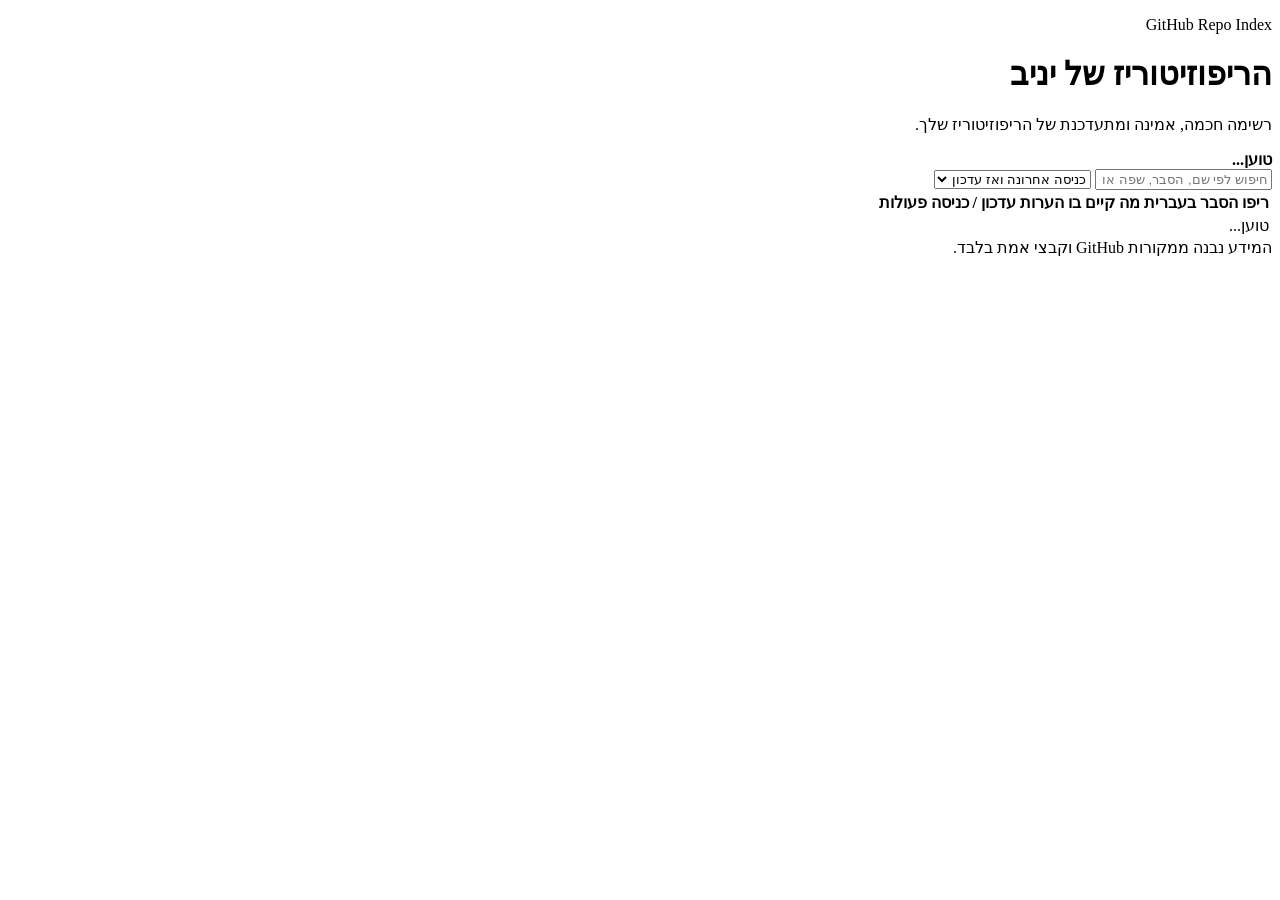
==== index.html @ 094f76d7 "Create site HTML" ====
<!doctype html>
<html lang="he" dir="rtl">
<head>
  <meta charset="utf-8">
  <meta name="viewport" content="width=device-width,initial-scale=1">
  <title>הריפוזיטוריז של יניב</title>
  <link rel="stylesheet" href="style.css">
</head>
<body>
<header class="top">
  <div>
    <p class="eyebrow">GitHub Repo Index</p>
    <h1>הריפוזיטוריז של יניב</h1>
    <p>רשימה חכמה, אמינה ומתעדכנת של הריפוזיטוריז שלך.</p>
  </div>
  <aside class="card">
    <b id="count">טוען...</b>
    <span id="updated"></span>
  </aside>
</header>
<main>
  <section class="controls">
    <input id="q" placeholder="חיפוש לפי שם, הסבר, שפה או הערות">
    <select id="sort">
      <option value="visit">כניסה אחרונה ואז עדכון</option>
      <option value="pushed">עדכון אחרון</option>
      <option value="name">שם</option>
    </select>
  </section>
  <section id="privacy" class="notice" hidden></section>
  <section class="tableWrap">
    <table>
      <thead><tr><th>ריפו</th><th>הסבר בעברית</th><th>מה קיים בו</th><th>הערות</th><th>עדכון / כניסה</th><th>פעולות</th></tr></thead>
      <tbody id="rows"><tr><td colspan="6">טוען...</td></tr></tbody>
    </table>
  </section>
</main>
<footer>המידע נבנה ממקורות GitHub וקבצי אמת בלבד.</footer>
<script src="app.js"></script>
</body>
</html>
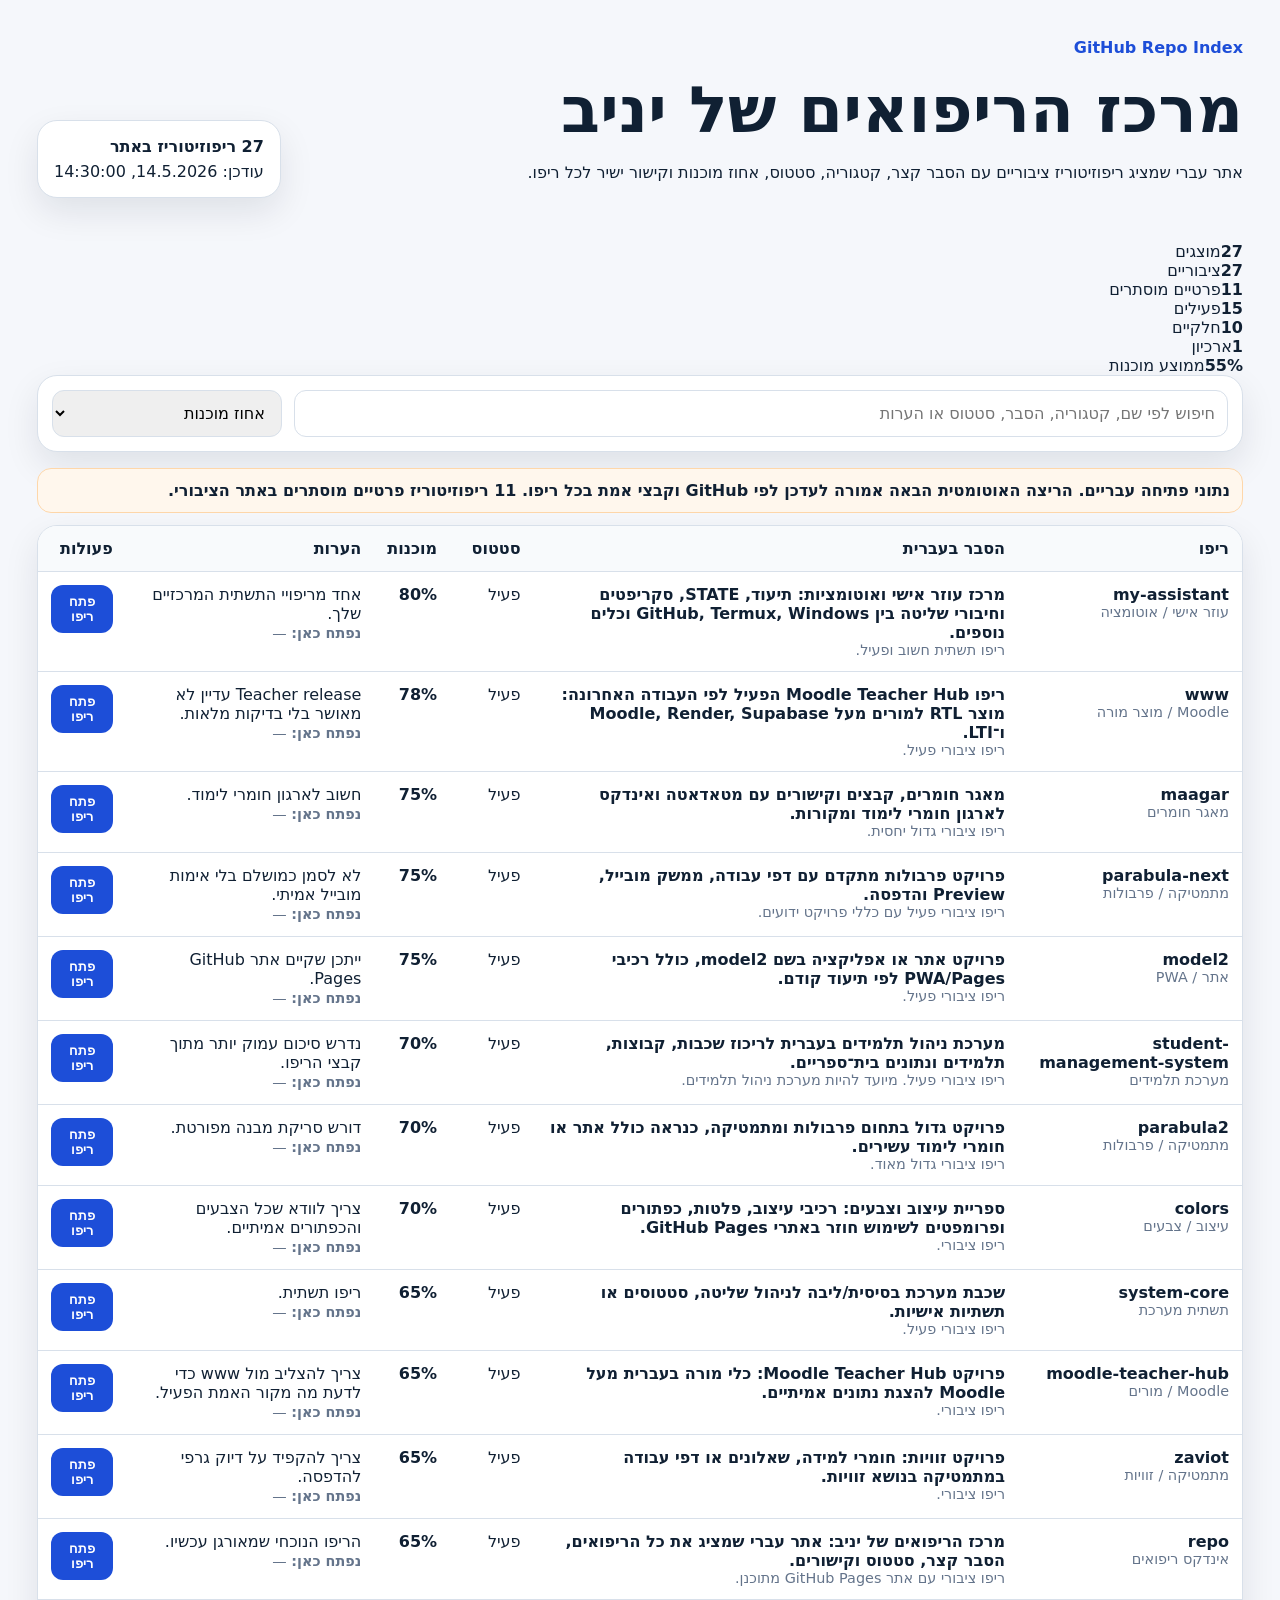
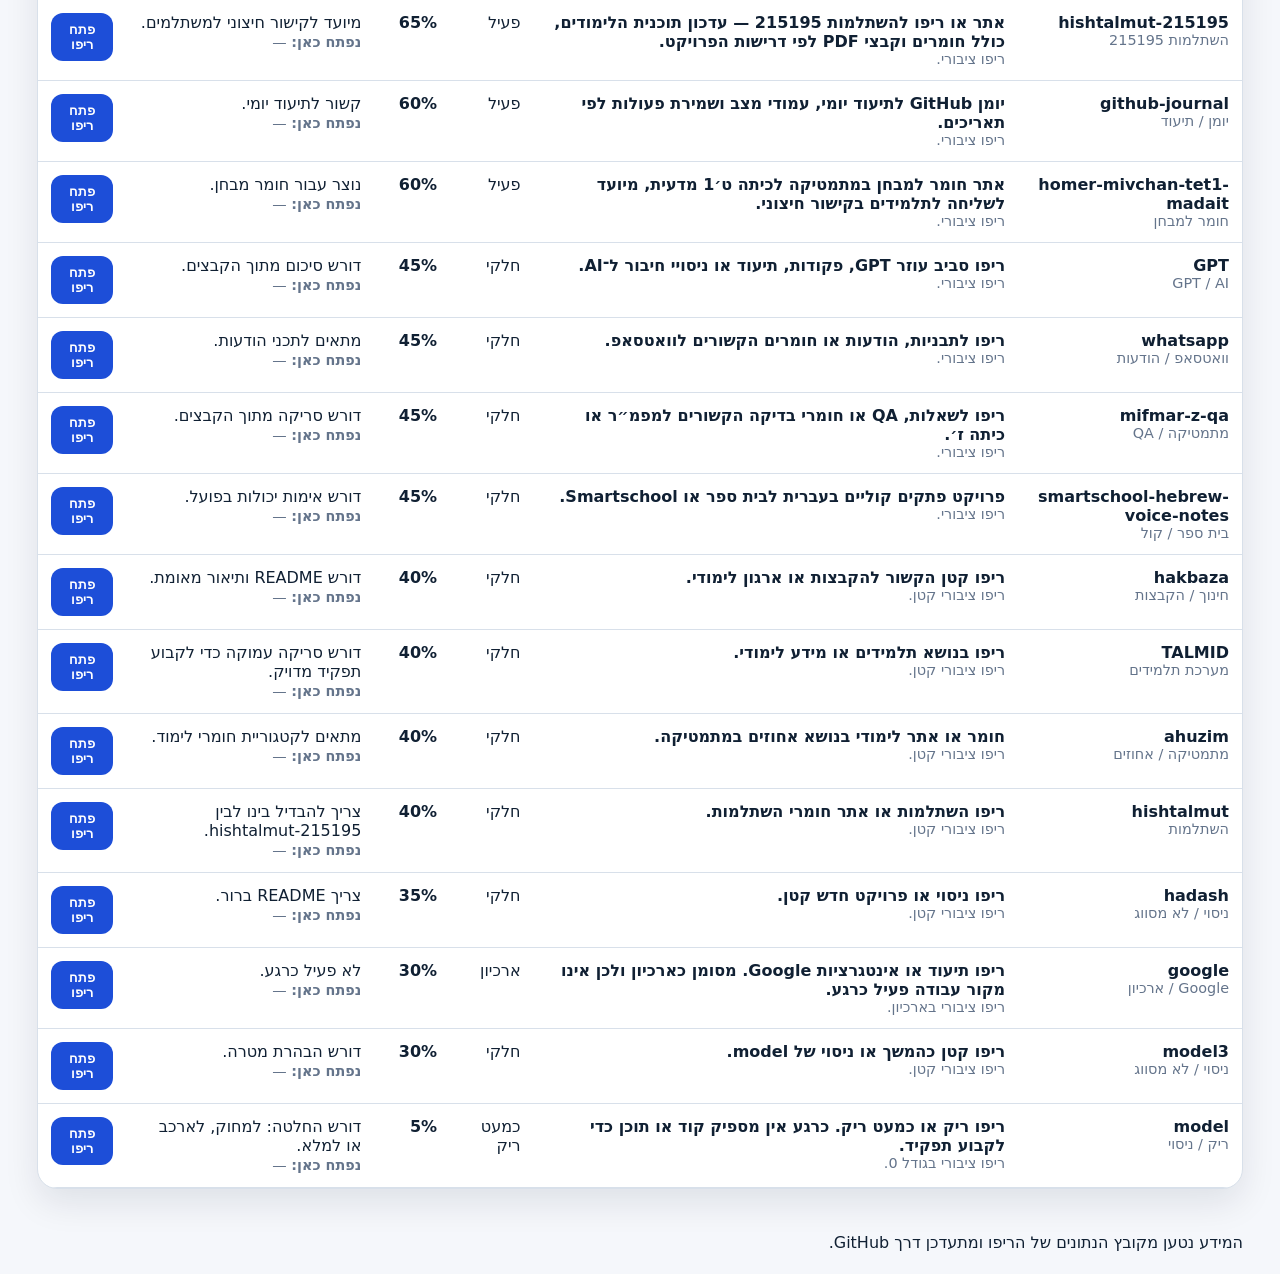
==== commit 74567a5b: "Upgrade repo index HTML layout" ====
--- a/index.html
+++ b/index.html
@@ -3,15 +3,15 @@
 <head>
   <meta charset="utf-8">
   <meta name="viewport" content="width=device-width,initial-scale=1">
-  <title>הריפוזיטוריז של יניב</title>
+  <title>מרכז הריפואים של יניב</title>
   <link rel="stylesheet" href="style.css">
 </head>
 <body>
 <header class="top">
   <div>
     <p class="eyebrow">GitHub Repo Index</p>
-    <h1>הריפוזיטוריז של יניב</h1>
-    <p>רשימה חכמה, אמינה ומתעדכנת של הריפוזיטוריז שלך.</p>
+    <h1>מרכז הריפואים של יניב</h1>
+    <p>אתר עברי שמציג ריפוזיטוריז ציבוריים עם הסבר קצר, קטגוריה, סטטוס, אחוז מוכנות וקישור ישיר לכל ריפו.</p>
   </div>
   <aside class="card">
     <b id="count">טוען...</b>
@@ -19,9 +19,11 @@
   </aside>
 </header>
 <main>
+  <section id="stats" class="stats" aria-label="סטטיסטיקות ריפואים"></section>
   <section class="controls">
-    <input id="q" placeholder="חיפוש לפי שם, הסבר, שפה או הערות">
+    <input id="q" placeholder="חיפוש לפי שם, קטגוריה, הסבר, סטטוס או הערות">
     <select id="sort">
+      <option value="ready">אחוז מוכנות</option>
       <option value="visit">כניסה אחרונה ואז עדכון</option>
       <option value="pushed">עדכון אחרון</option>
       <option value="name">שם</option>
@@ -30,12 +32,21 @@
   <section id="privacy" class="notice" hidden></section>
   <section class="tableWrap">
     <table>
-      <thead><tr><th>ריפו</th><th>הסבר בעברית</th><th>מה קיים בו</th><th>הערות</th><th>עדכון / כניסה</th><th>פעולות</th></tr></thead>
+      <thead>
+        <tr>
+          <th>ריפו</th>
+          <th>הסבר בעברית</th>
+          <th>סטטוס</th>
+          <th>מוכנות</th>
+          <th>הערות</th>
+          <th>פעולות</th>
+        </tr>
+      </thead>
       <tbody id="rows"><tr><td colspan="6">טוען...</td></tr></tbody>
     </table>
   </section>
 </main>
-<footer>המידע נבנה ממקורות GitHub וקבצי אמת בלבד.</footer>
+<footer>המידע נטען מקובץ הנתונים של הריפו ומתעדכן דרך GitHub.</footer>
 <script src="app.js"></script>
 </body>
 </html>
--- a/style.css
+++ b/style.css
@@ -0,0 +1 @@
+:root{--bg:#f5f7fb;--panel:#fff;--text:#102033;--muted:#64748b;--line:#d8e0ea;--accent:#1d4ed8;--shadow:0 14px 35px #0f172a18}*{box-sizing:border-box}body{margin:0;background:var(--bg);color:var(--text);font-family:system-ui,"Segoe UI",Arial,sans-serif;direction:rtl}a{color:var(--accent)}.top,main,footer{max-width:1250px;margin:auto;padding:22px}.top{display:grid;grid-template-columns:1fr auto;gap:16px;align-items:end}.eyebrow{color:var(--accent);font-weight:900}h1{font-size:clamp(2rem,5vw,4rem);margin:.2em 0}.card,.controls,.tableWrap{background:var(--panel);border:1px solid var(--line);border-radius:20px;box-shadow:var(--shadow)}.card{padding:16px;display:grid;gap:6px}.controls{display:grid;grid-template-columns:1fr 230px;gap:12px;padding:14px;margin-bottom:16px}input,select{font:inherit;padding:12px;border:1px solid var(--line);border-radius:12px}.notice{background:#fff7ed;border:1px solid #fed7aa;padding:12px;border-radius:14px;margin-bottom:12px;font-weight:800}.tableWrap{overflow:auto}table{width:100%;border-collapse:collapse;min-width:950px}th,td{padding:13px;border-bottom:1px solid var(--line);vertical-align:top;text-align:right}th{background:#f8fafc}.repo{font-weight:900}.muted{color:var(--muted);font-size:.9rem}button{background:var(--accent);color:white;border:0;border-radius:12px;padding:9px 11px;font-weight:800;cursor:pointer}@media(max-width:800px){.top,.controls{grid-template-columns:1fr}main{overflow:auto}}
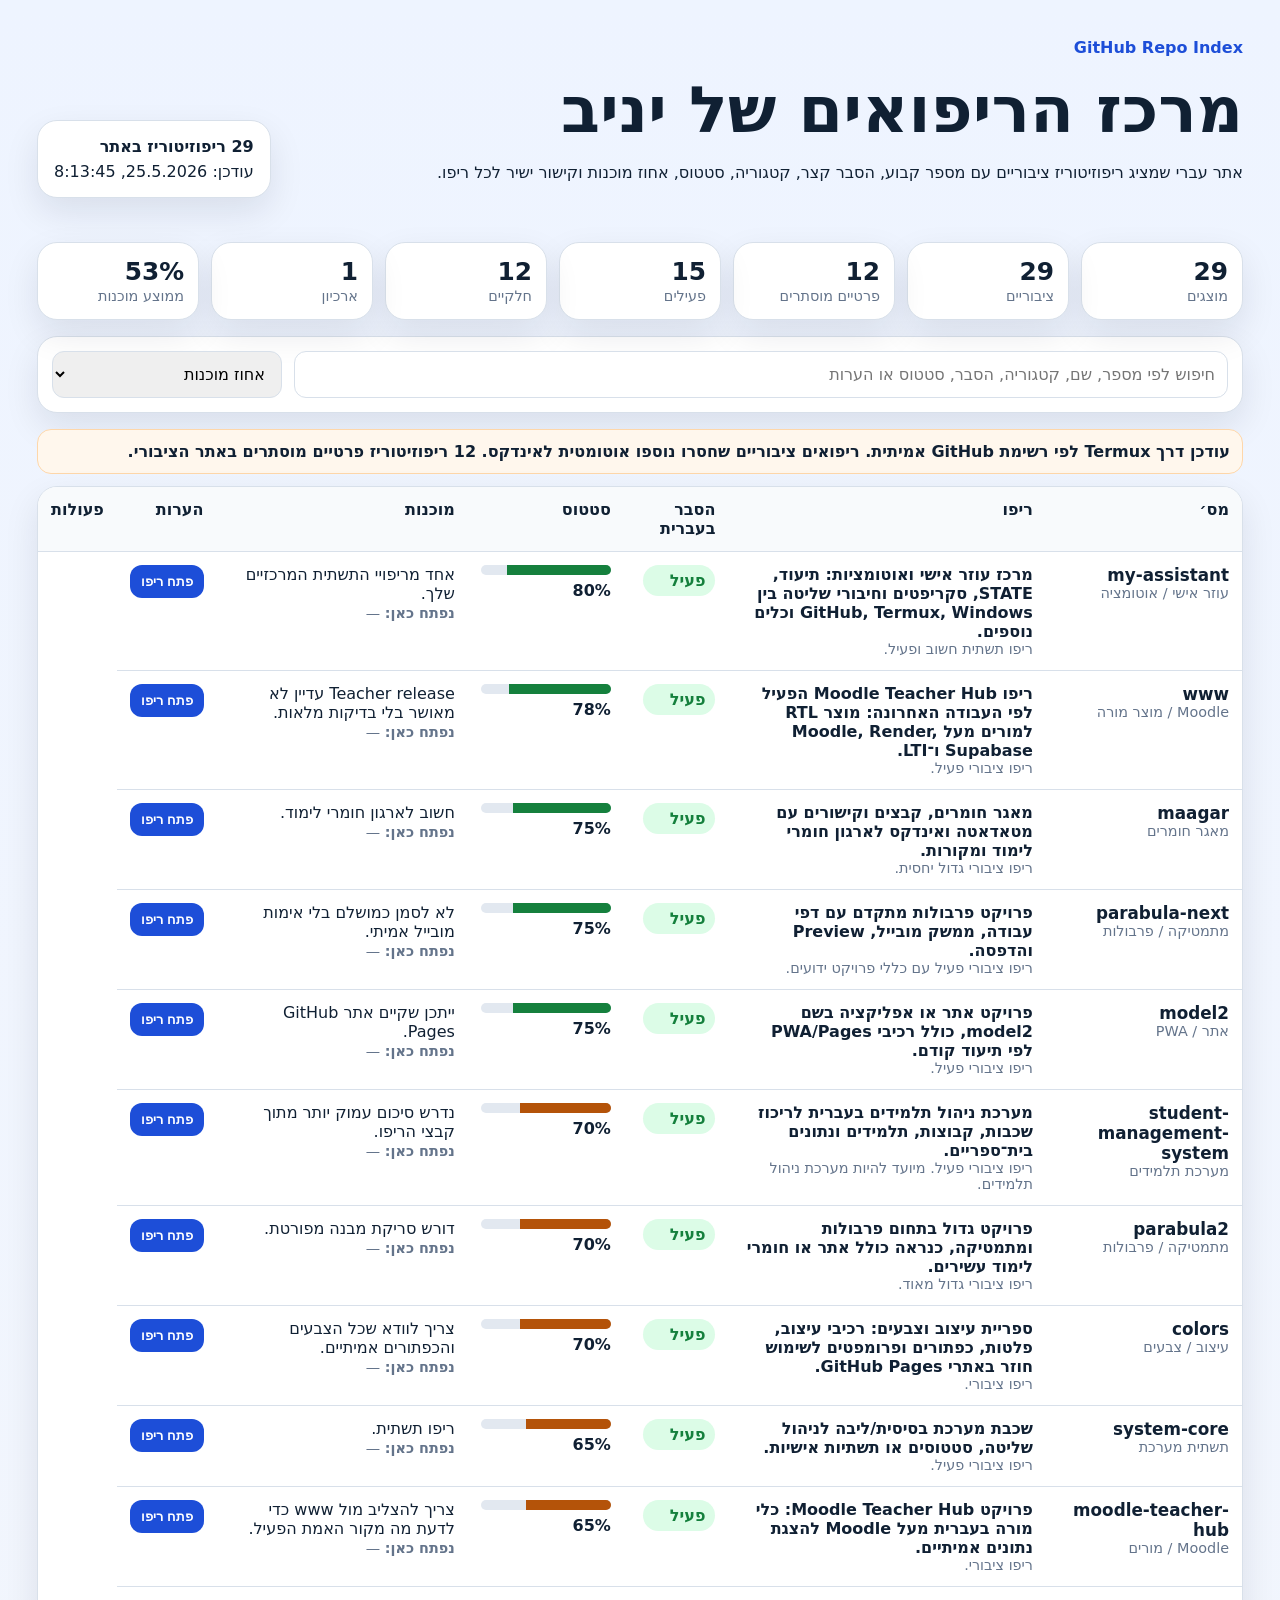
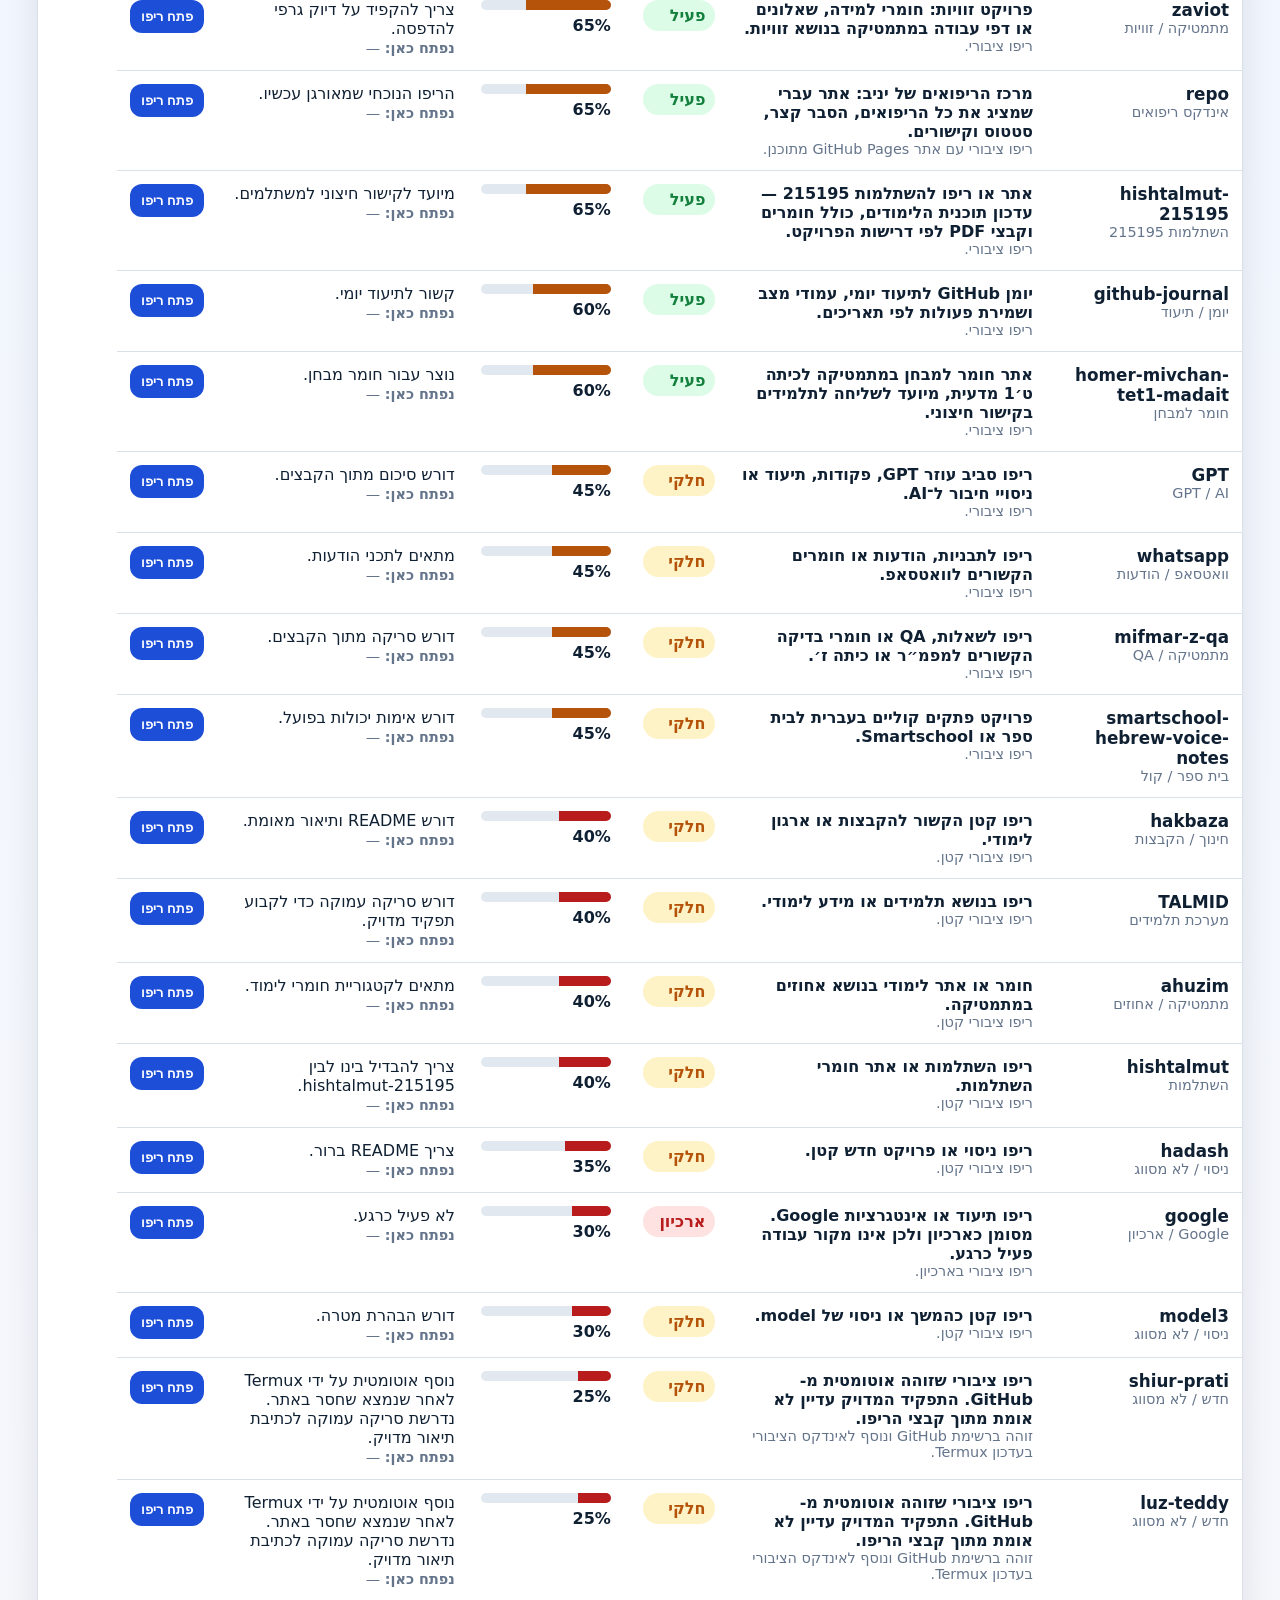
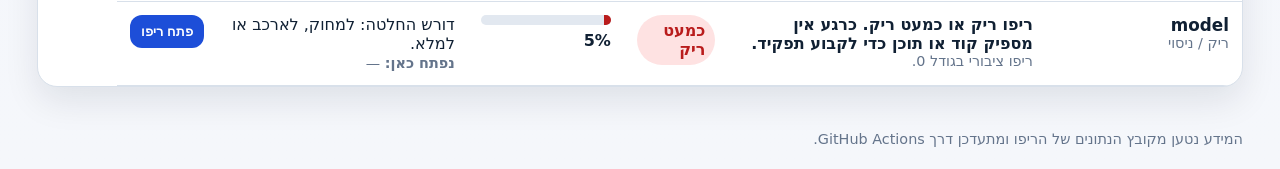
==== commit 924948a6: "Add repo numbering column to site" ====
--- a/index.html
+++ b/index.html
@@ -11,7 +11,7 @@
   <div>
     <p class="eyebrow">GitHub Repo Index</p>
     <h1>מרכז הריפואים של יניב</h1>
-    <p>אתר עברי שמציג ריפוזיטוריז ציבוריים עם הסבר קצר, קטגוריה, סטטוס, אחוז מוכנות וקישור ישיר לכל ריפו.</p>
+    <p>אתר עברי שמציג ריפוזיטוריז ציבוריים עם מספר קבוע, הסבר קצר, קטגוריה, סטטוס, אחוז מוכנות וקישור ישיר לכל ריפו.</p>
   </div>
   <aside class="card">
     <b id="count">טוען...</b>
@@ -21,7 +21,7 @@
 <main>
   <section id="stats" class="stats" aria-label="סטטיסטיקות ריפואים"></section>
   <section class="controls">
-    <input id="q" placeholder="חיפוש לפי שם, קטגוריה, הסבר, סטטוס או הערות">
+    <input id="q" placeholder="חיפוש לפי מספר, שם, קטגוריה, הסבר, סטטוס או הערות">
     <select id="sort">
       <option value="ready">אחוז מוכנות</option>
       <option value="visit">כניסה אחרונה ואז עדכון</option>
@@ -34,6 +34,7 @@
     <table>
       <thead>
         <tr>
+          <th>מס׳</th>
           <th>ריפו</th>
           <th>הסבר בעברית</th>
           <th>סטטוס</th>
@@ -42,11 +43,11 @@
           <th>פעולות</th>
         </tr>
       </thead>
-      <tbody id="rows"><tr><td colspan="6">טוען...</td></tr></tbody>
+      <tbody id="rows"><tr><td colspan="7">טוען...</td></tr></tbody>
     </table>
   </section>
 </main>
-<footer>המידע נטען מקובץ הנתונים של הריפו ומתעדכן דרך GitHub.</footer>
+<footer>המידע נטען מקובץ הנתונים של הריפו ומתעדכן דרך GitHub Actions.</footer>
 <script src="app.js"></script>
 </body>
 </html>
--- a/style.css
+++ b/style.css
@@ -1 +1 @@
-:root{--bg:#f5f7fb;--panel:#fff;--text:#102033;--muted:#64748b;--line:#d8e0ea;--accent:#1d4ed8;--shadow:0 14px 35px #0f172a18}*{box-sizing:border-box}body{margin:0;background:var(--bg);color:var(--text);font-family:system-ui,"Segoe UI",Arial,sans-serif;direction:rtl}a{color:var(--accent)}.top,main,footer{max-width:1250px;margin:auto;padding:22px}.top{display:grid;grid-template-columns:1fr auto;gap:16px;align-items:end}.eyebrow{color:var(--accent);font-weight:900}h1{font-size:clamp(2rem,5vw,4rem);margin:.2em 0}.card,.controls,.tableWrap{background:var(--panel);border:1px solid var(--line);border-radius:20px;box-shadow:var(--shadow)}.card{padding:16px;display:grid;gap:6px}.controls{display:grid;grid-template-columns:1fr 230px;gap:12px;padding:14px;margin-bottom:16px}input,select{font:inherit;padding:12px;border:1px solid var(--line);border-radius:12px}.notice{background:#fff7ed;border:1px solid #fed7aa;padding:12px;border-radius:14px;margin-bottom:12px;font-weight:800}.tableWrap{overflow:auto}table{width:100%;border-collapse:collapse;min-width:950px}th,td{padding:13px;border-bottom:1px solid var(--line);vertical-align:top;text-align:right}th{background:#f8fafc}.repo{font-weight:900}.muted{color:var(--muted);font-size:.9rem}button{background:var(--accent);color:white;border:0;border-radius:12px;padding:9px 11px;font-weight:800;cursor:pointer}@media(max-width:800px){.top,.controls{grid-template-columns:1fr}main{overflow:auto}}
+:root{--bg:#f5f7fb;--panel:#fff;--text:#102033;--muted:#64748b;--line:#d8e0ea;--accent:#1d4ed8;--good:#15803d;--mid:#b45309;--low:#b91c1c;--shadow:0 14px 35px #0f172a18}*{box-sizing:border-box}body{margin:0;background:linear-gradient(180deg,#eef4ff,var(--bg));color:var(--text);font-family:system-ui,"Segoe UI",Arial,sans-serif;direction:rtl}a{color:var(--accent)}.top,main,footer{max-width:1250px;margin:auto;padding:22px}.top{display:grid;grid-template-columns:1fr auto;gap:16px;align-items:end}.eyebrow{color:var(--accent);font-weight:900}h1{font-size:clamp(2rem,5vw,4rem);margin:.2em 0}.card,.controls,.tableWrap,.stats>div{background:var(--panel);border:1px solid var(--line);border-radius:20px;box-shadow:var(--shadow)}.card{padding:16px;display:grid;gap:6px}.stats{display:grid;grid-template-columns:repeat(auto-fit,minmax(130px,1fr));gap:12px;margin-bottom:16px}.stats>div{padding:14px}.stats b{display:block;font-size:1.55rem}.stats span,.muted,footer{color:var(--muted);font-size:.9rem}.controls{display:grid;grid-template-columns:1fr 230px;gap:12px;padding:14px;margin-bottom:16px}input,select{font:inherit;padding:12px;border:1px solid var(--line);border-radius:12px}.notice{background:#fff7ed;border:1px solid #fed7aa;padding:12px;border-radius:14px;margin-bottom:12px;font-weight:800}.tableWrap{overflow:auto}table{width:100%;border-collapse:collapse;min-width:960px}th,td{padding:13px;border-bottom:1px solid var(--line);vertical-align:top;text-align:right}th{background:#f8fafc}.repo{font-weight:900;font-size:1.05rem}.pill{display:inline-flex;min-width:72px;padding:6px 10px;border-radius:999px;font-weight:900}.pill.good{background:#dcfce7;color:var(--good)}.pill.mid{background:#fef3c7;color:var(--mid)}.pill.low{background:#fee2e2;color:var(--low)}.bar{width:130px;height:10px;background:#e2e8f0;border-radius:999px;overflow:hidden;margin-bottom:6px}.bar span{display:block;height:100%}.bar .good{background:var(--good)}.bar .mid{background:var(--mid)}.bar .low{background:var(--low)}button{background:var(--accent);color:white;border:0;border-radius:12px;padding:9px 11px;font-weight:800;cursor:pointer;white-space:nowrap}@media(max-width:800px){.top,.controls{grid-template-columns:1fr}main{overflow:auto}}
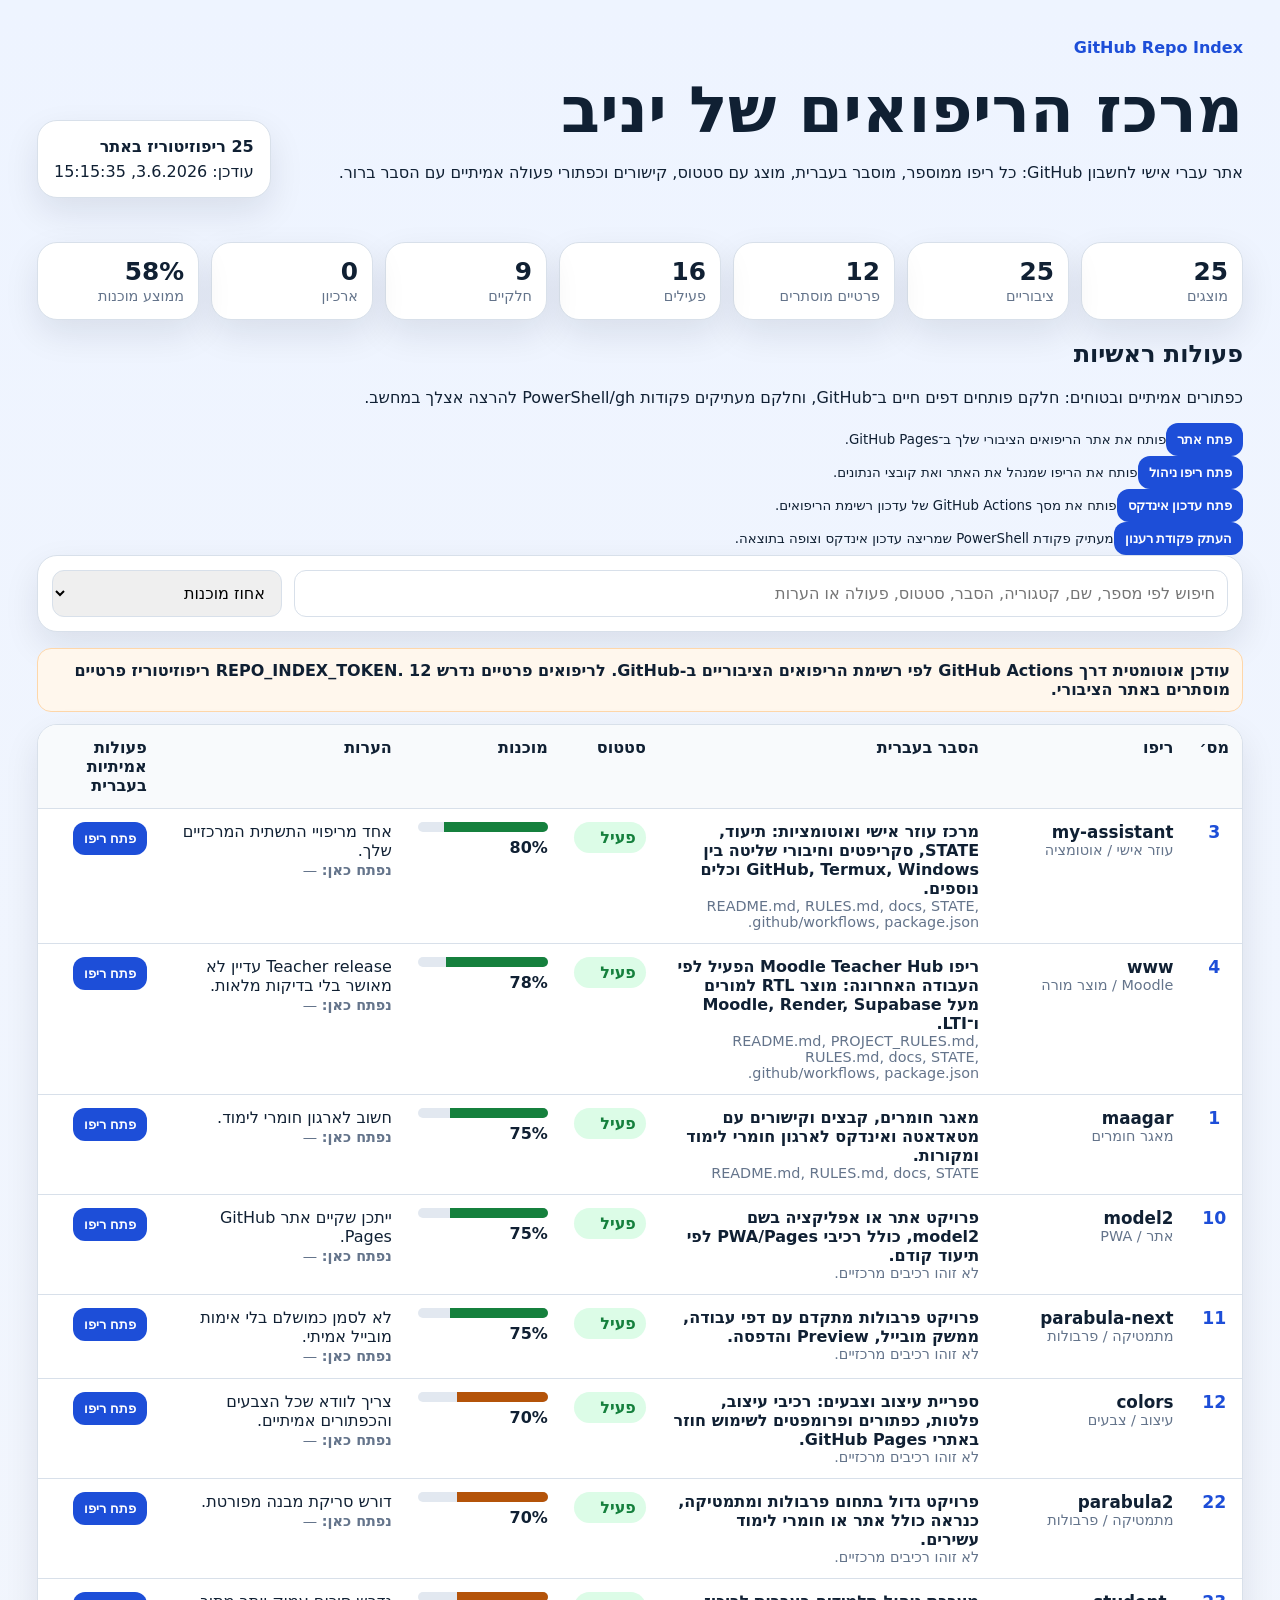
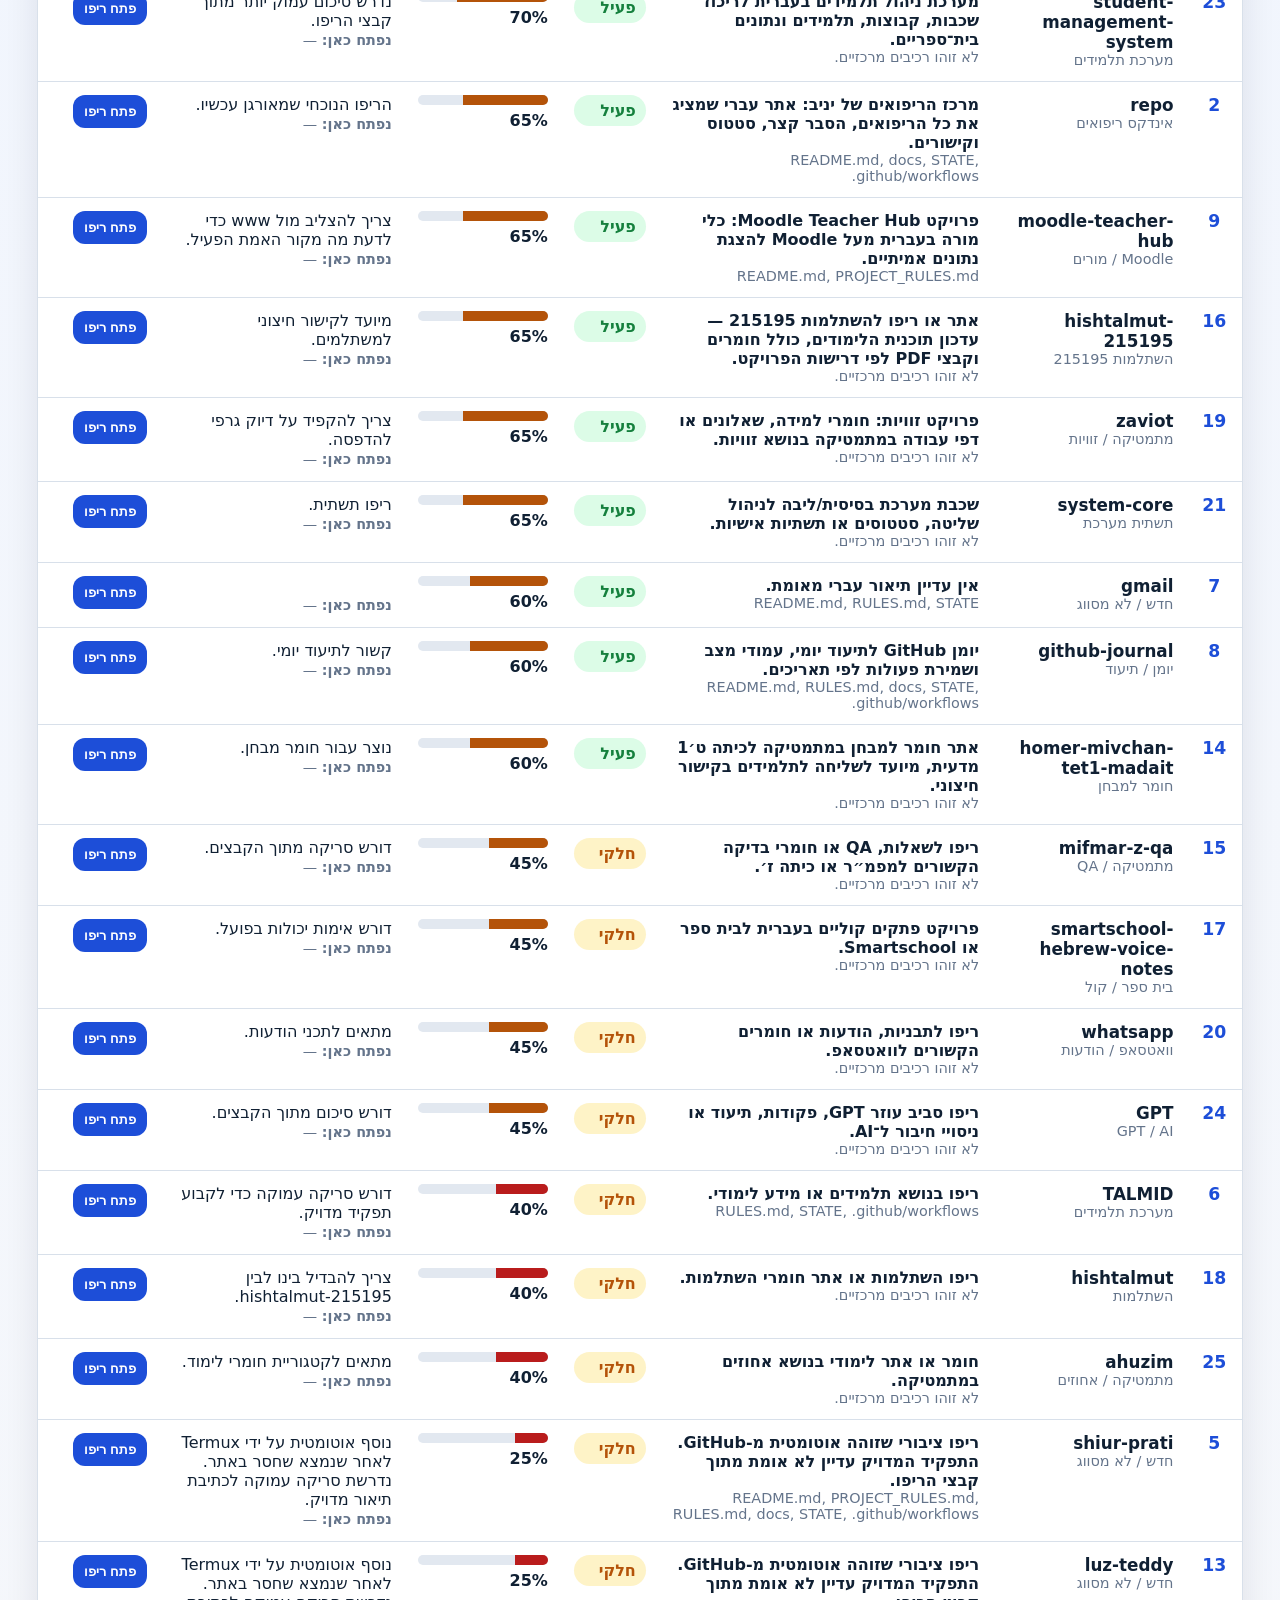
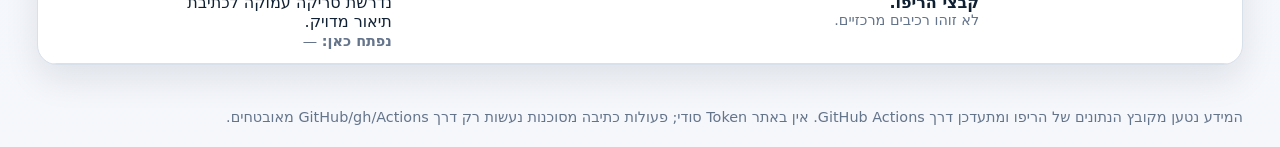
==== commit 0dc6132c: "Add Hebrew command center and action explanations" ====
--- a/index.html
+++ b/index.html
@@ -11,7 +11,7 @@
   <div>
     <p class="eyebrow">GitHub Repo Index</p>
     <h1>מרכז הריפואים של יניב</h1>
-    <p>אתר עברי שמציג ריפוזיטוריז ציבוריים עם מספר קבוע, הסבר קצר, קטגוריה, סטטוס, אחוז מוכנות וקישור ישיר לכל ריפו.</p>
+    <p>אתר עברי אישי לחשבון GitHub: כל ריפו ממוספר, מוסבר בעברית, מוצג עם סטטוס, קישורים וכפתורי פעולה אמיתיים עם הסבר ברור.</p>
   </div>
   <aside class="card">
     <b id="count">טוען...</b>
@@ -20,8 +20,23 @@
 </header>
 <main>
   <section id="stats" class="stats" aria-label="סטטיסטיקות ריפואים"></section>
+
+  <section class="commandCenter" aria-label="פעולות ראשיות על אתר הריפואים">
+    <div>
+      <h2>פעולות ראשיות</h2>
+      <p>כפתורים אמיתיים ובטוחים: חלקם פותחים דפים חיים ב־GitHub, וחלקם מעתיקים פקודות PowerShell/gh להרצה אצלך במחשב.</p>
+    </div>
+    <div class="globalActions">
+      <div class="actionItem"><button type="button" data-global-action="open-site">פתח אתר</button><small>פותח את אתר הריפואים הציבורי שלך ב־GitHub Pages.</small></div>
+      <div class="actionItem"><button type="button" data-global-action="open-repo">פתח ריפו ניהול</button><small>פותח את הריפו שמנהל את האתר ואת קובצי הנתונים.</small></div>
+      <div class="actionItem"><button type="button" data-global-action="open-update-workflow">פתח עדכון אינדקס</button><small>פותח את מסך GitHub Actions של עדכון רשימת הריפואים.</small></div>
+      <div class="actionItem"><button type="button" data-global-action="copy-refresh-command">העתק פקודת רענון</button><small>מעתיק פקודת PowerShell שמריצה עדכון אינדקס וצופה בתוצאה.</small></div>
+    </div>
+    <div id="copyStatus" class="copyStatus" role="status" aria-live="polite"></div>
+  </section>
+
   <section class="controls">
-    <input id="q" placeholder="חיפוש לפי מספר, שם, קטגוריה, הסבר, סטטוס או הערות">
+    <input id="q" placeholder="חיפוש לפי מספר, שם, קטגוריה, הסבר, סטטוס, פעולה או הערות">
     <select id="sort">
       <option value="ready">אחוז מוכנות</option>
       <option value="visit">כניסה אחרונה ואז עדכון</option>
@@ -40,14 +55,14 @@
           <th>סטטוס</th>
           <th>מוכנות</th>
           <th>הערות</th>
-          <th>פעולות</th>
+          <th>פעולות אמיתיות בעברית</th>
         </tr>
       </thead>
       <tbody id="rows"><tr><td colspan="7">טוען...</td></tr></tbody>
     </table>
   </section>
 </main>
-<footer>המידע נטען מקובץ הנתונים של הריפו ומתעדכן דרך GitHub Actions.</footer>
+<footer>המידע נטען מקובץ הנתונים של הריפו ומתעדכן דרך GitHub Actions. אין באתר Token סודי; פעולות כתיבה מסוכנות נעשות רק דרך GitHub/gh/Actions מאובטחים.</footer>
 <script src="app.js"></script>
 </body>
 </html>
--- a/style.css
+++ b/style.css
@@ -1 +1 @@
-:root{--bg:#f5f7fb;--panel:#fff;--text:#102033;--muted:#64748b;--line:#d8e0ea;--accent:#1d4ed8;--good:#15803d;--mid:#b45309;--low:#b91c1c;--shadow:0 14px 35px #0f172a18}*{box-sizing:border-box}body{margin:0;background:linear-gradient(180deg,#eef4ff,var(--bg));color:var(--text);font-family:system-ui,"Segoe UI",Arial,sans-serif;direction:rtl}a{color:var(--accent)}.top,main,footer{max-width:1250px;margin:auto;padding:22px}.top{display:grid;grid-template-columns:1fr auto;gap:16px;align-items:end}.eyebrow{color:var(--accent);font-weight:900}h1{font-size:clamp(2rem,5vw,4rem);margin:.2em 0}.card,.controls,.tableWrap,.stats>div{background:var(--panel);border:1px solid var(--line);border-radius:20px;box-shadow:var(--shadow)}.card{padding:16px;display:grid;gap:6px}.stats{display:grid;grid-template-columns:repeat(auto-fit,minmax(130px,1fr));gap:12px;margin-bottom:16px}.stats>div{padding:14px}.stats b{display:block;font-size:1.55rem}.stats span,.muted,footer{color:var(--muted);font-size:.9rem}.controls{display:grid;grid-template-columns:1fr 230px;gap:12px;padding:14px;margin-bottom:16px}input,select{font:inherit;padding:12px;border:1px solid var(--line);border-radius:12px}.notice{background:#fff7ed;border:1px solid #fed7aa;padding:12px;border-radius:14px;margin-bottom:12px;font-weight:800}.tableWrap{overflow:auto}table{width:100%;border-collapse:collapse;min-width:960px}th,td{padding:13px;border-bottom:1px solid var(--line);vertical-align:top;text-align:right}th{background:#f8fafc}.repo{font-weight:900;font-size:1.05rem}.pill{display:inline-flex;min-width:72px;padding:6px 10px;border-radius:999px;font-weight:900}.pill.good{background:#dcfce7;color:var(--good)}.pill.mid{background:#fef3c7;color:var(--mid)}.pill.low{background:#fee2e2;color:var(--low)}.bar{width:130px;height:10px;background:#e2e8f0;border-radius:999px;overflow:hidden;margin-bottom:6px}.bar span{display:block;height:100%}.bar .good{background:var(--good)}.bar .mid{background:var(--mid)}.bar .low{background:var(--low)}button{background:var(--accent);color:white;border:0;border-radius:12px;padding:9px 11px;font-weight:800;cursor:pointer;white-space:nowrap}@media(max-width:800px){.top,.controls{grid-template-columns:1fr}main{overflow:auto}}+:root{--bg:#f5f7fb;--panel:#fff;--text:#102033;--muted:#64748b;--line:#d8e0ea;--accent:#1d4ed8;--good:#15803d;--mid:#b45309;--low:#b91c1c;--shadow:0 14px 35px #0f172a18}*{box-sizing:border-box}body{margin:0;background:linear-gradient(180deg,#eef4ff,var(--bg));color:var(--text);font-family:system-ui,"Segoe UI",Arial,sans-serif;direction:rtl}a{color:var(--accent)}.top,main,footer{max-width:1250px;margin:auto;padding:22px}.top{display:grid;grid-template-columns:1fr auto;gap:16px;align-items:end}.eyebrow{color:var(--accent);font-weight:900}h1{font-size:clamp(2rem,5vw,4rem);margin:.2em 0}.card,.controls,.tableWrap,.stats>div{background:var(--panel);border:1px solid var(--line);border-radius:20px;box-shadow:var(--shadow)}.card{padding:16px;display:grid;gap:6px}.stats{display:grid;grid-template-columns:repeat(auto-fit,minmax(130px,1fr));gap:12px;margin-bottom:16px}.stats>div{padding:14px}.stats b{display:block;font-size:1.55rem}.stats span,.muted,footer{color:var(--muted);font-size:.9rem}.controls{display:grid;grid-template-columns:1fr 230px;gap:12px;padding:14px;margin-bottom:16px}input,select{font:inherit;padding:12px;border:1px solid var(--line);border-radius:12px}.notice{background:#fff7ed;border:1px solid #fed7aa;padding:12px;border-radius:14px;margin-bottom:12px;font-weight:800}.tableWrap{overflow:auto}table{width:100%;border-collapse:collapse;min-width:1040px}th,td{padding:13px;border-bottom:1px solid var(--line);vertical-align:top;text-align:right}th{background:#f8fafc}.repoNum{font-weight:900;font-size:1.08rem;color:var(--accent);text-align:center;white-space:nowrap}.repo{font-weight:900;font-size:1.05rem}.pill{display:inline-flex;min-width:72px;padding:6px 10px;border-radius:999px;font-weight:900}.pill.good{background:#dcfce7;color:var(--good)}.pill.mid{background:#fef3c7;color:var(--mid)}.pill.low{background:#fee2e2;color:var(--low)}.bar{width:130px;height:10px;background:#e2e8f0;border-radius:999px;overflow:hidden;margin-bottom:6px}.bar span{display:block;height:100%}.bar .good{background:var(--good)}.bar .mid{background:var(--mid)}.bar .low{background:var(--low)}button{background:var(--accent);color:white;border:0;border-radius:12px;padding:9px 11px;font-weight:800;cursor:pointer;white-space:nowrap}@media(max-width:800px){.top,.controls{grid-template-columns:1fr}main{overflow:auto}}
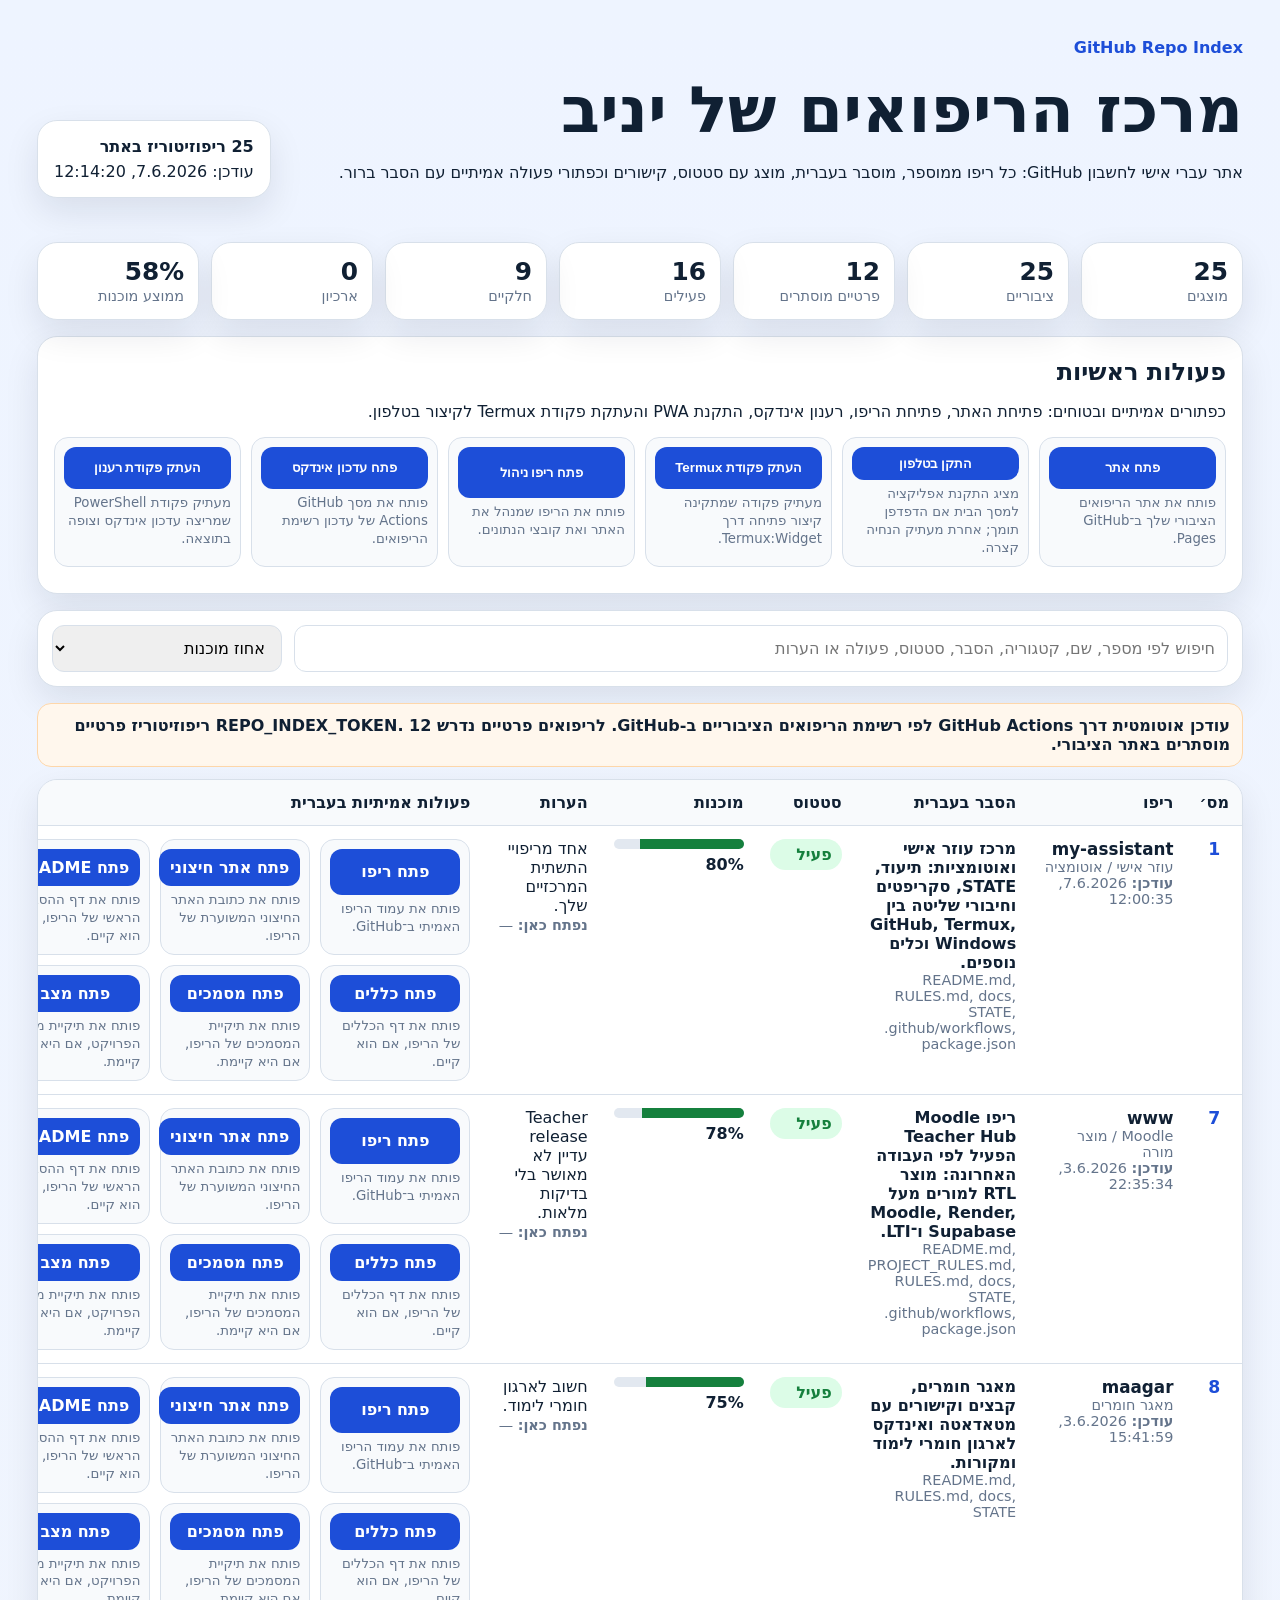
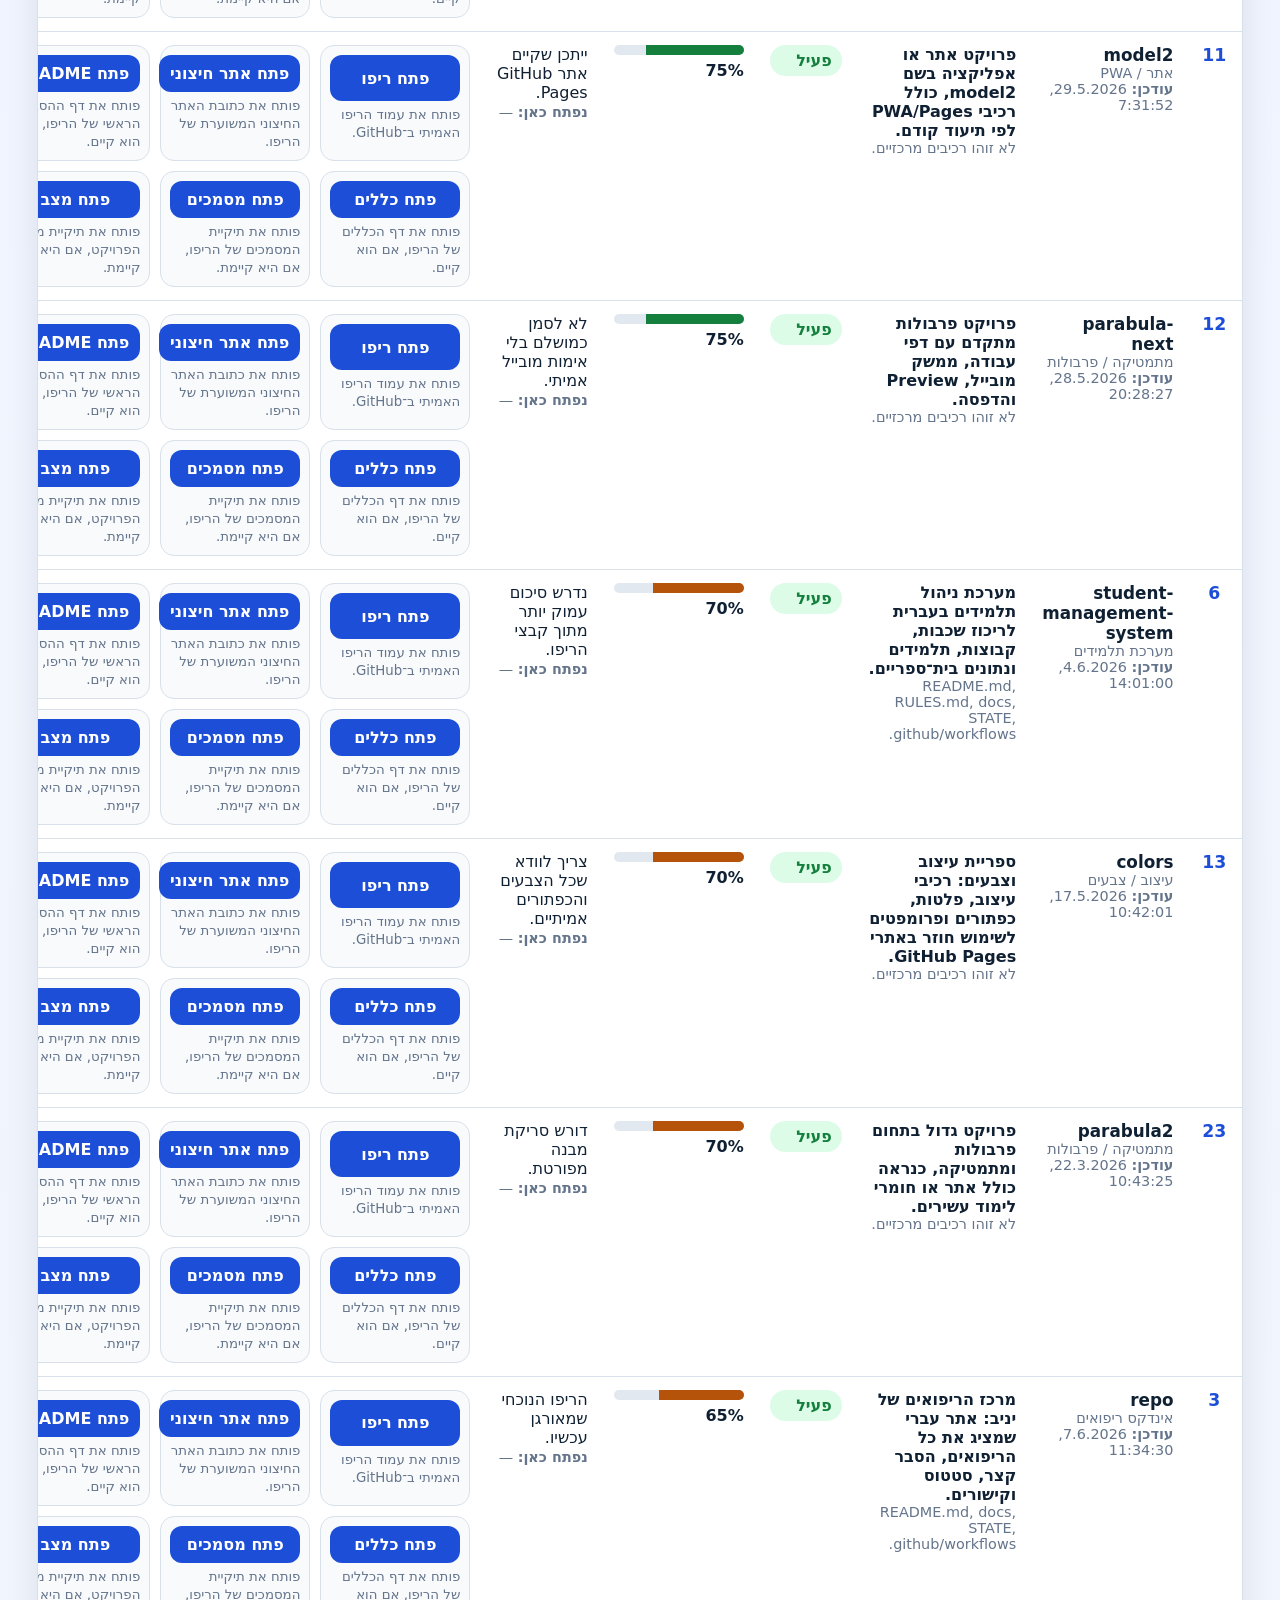
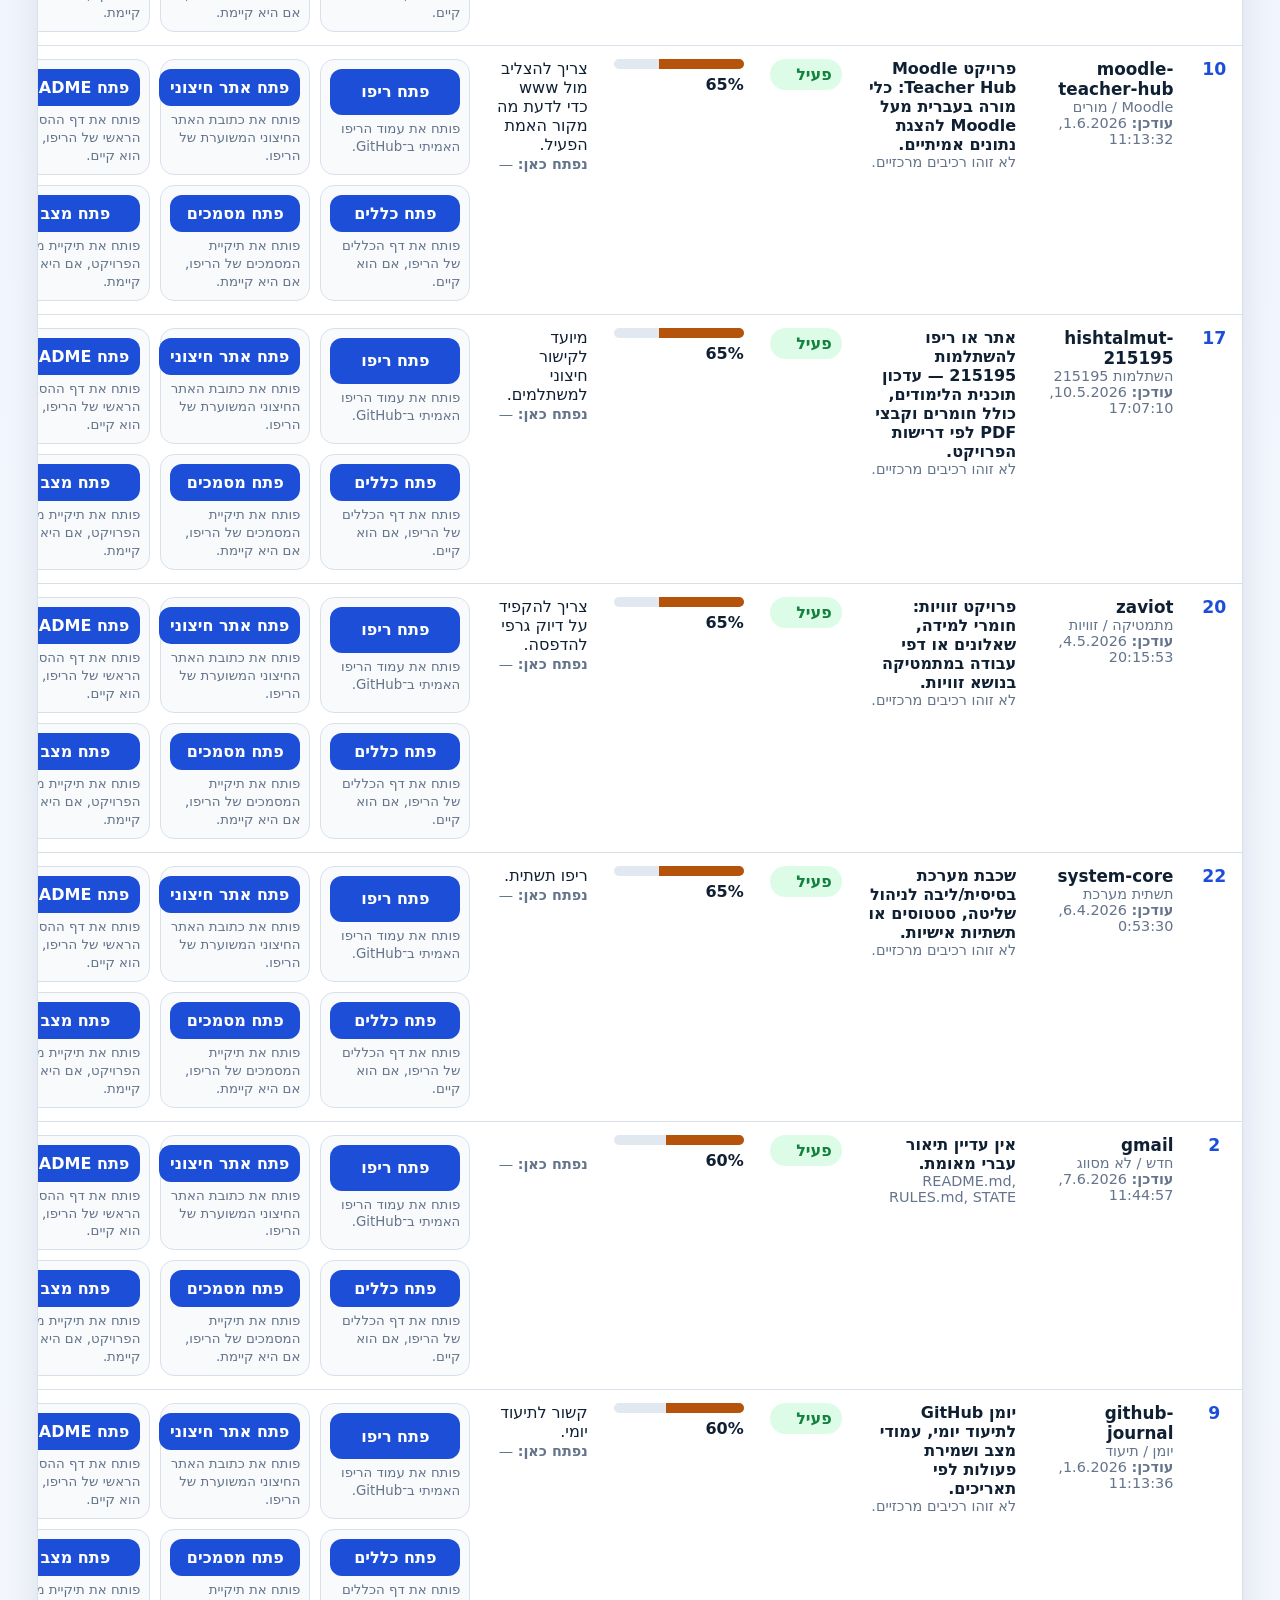
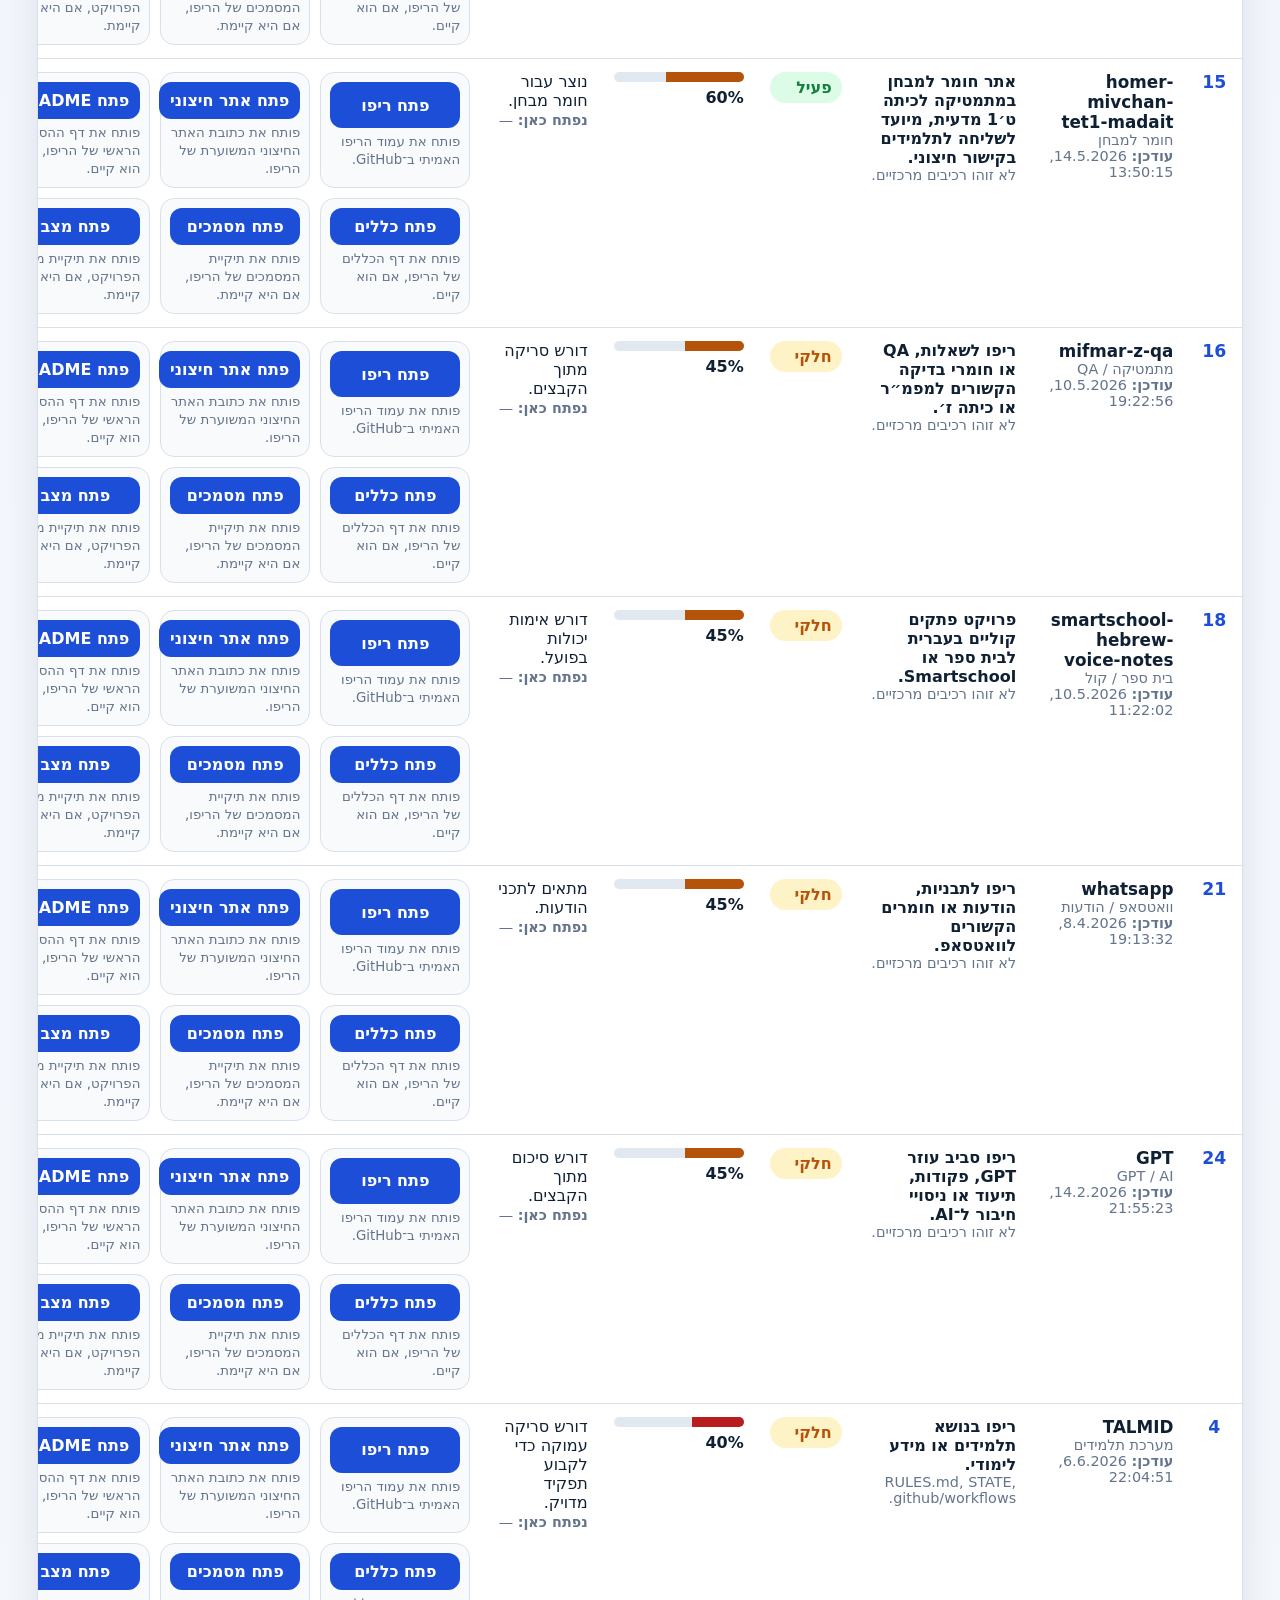
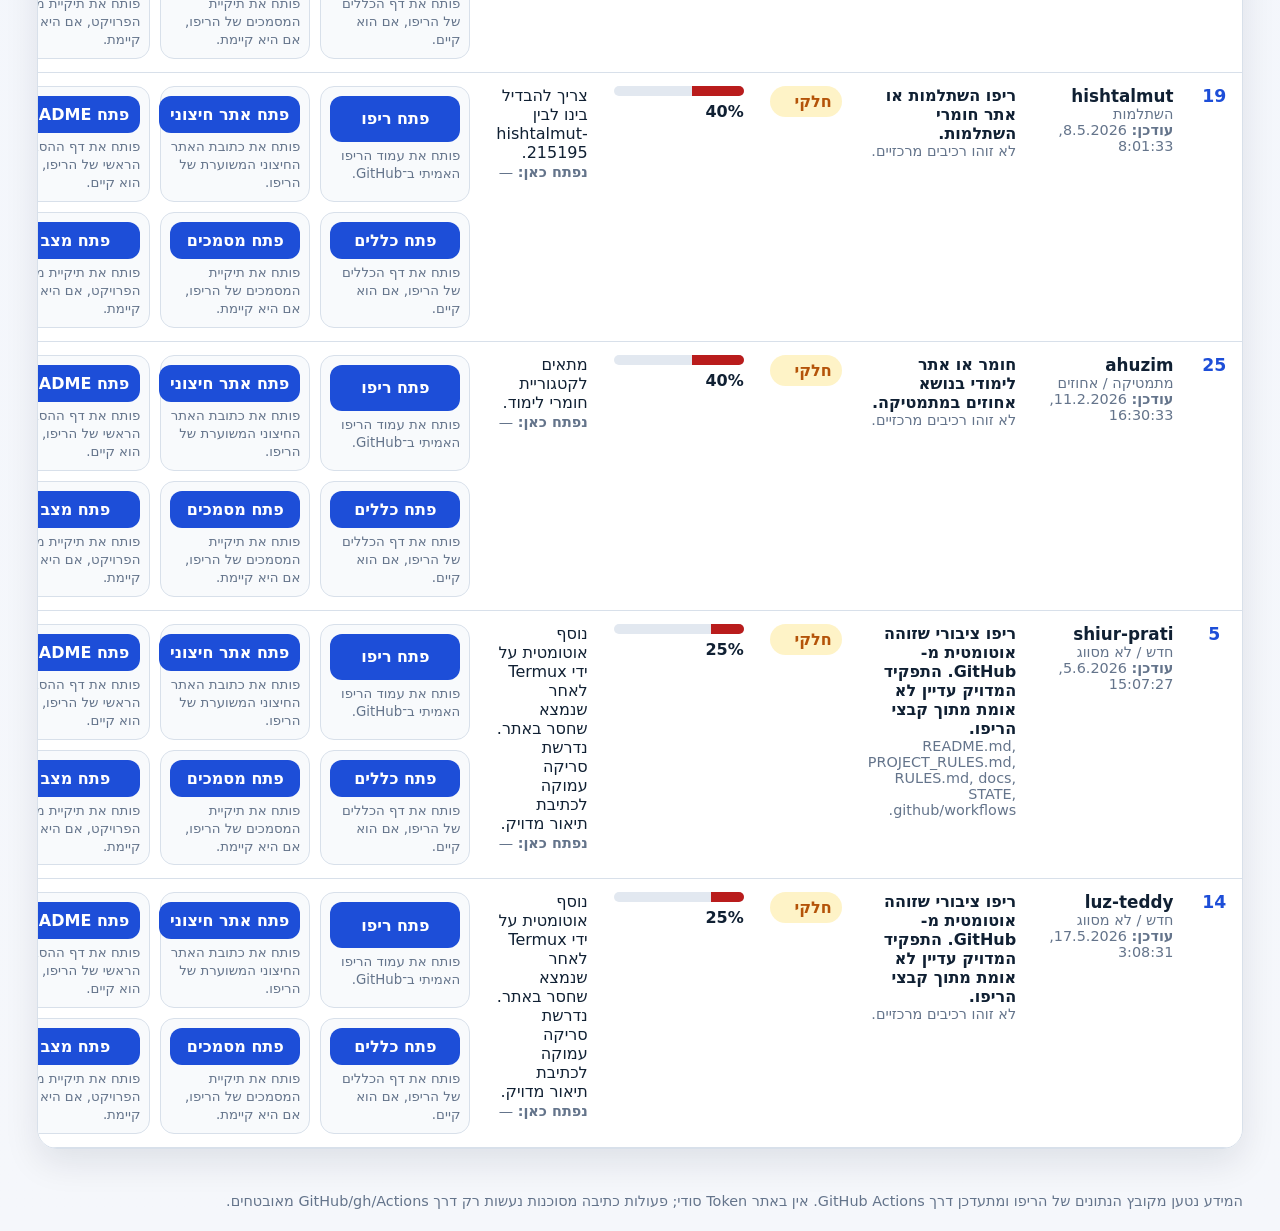
==== commit b8939425: "Add mobile PWA metadata and install actions" ====
--- a/index.html
+++ b/index.html
@@ -3,7 +3,15 @@
 <head>
   <meta charset="utf-8">
   <meta name="viewport" content="width=device-width,initial-scale=1">
+  <meta name="theme-color" content="#f97316">
+  <meta name="mobile-web-app-capable" content="yes">
+  <meta name="apple-mobile-web-app-capable" content="yes">
+  <meta name="apple-mobile-web-app-title" content="הריפואים שלי">
+  <meta name="application-name" content="הריפואים שלי">
   <title>מרכז הריפואים של יניב</title>
+  <link rel="manifest" href="manifest.webmanifest">
+  <link rel="icon" type="image/svg+xml" href="icons/repo-orange.svg">
+  <link rel="apple-touch-icon" href="icons/repo-orange.svg">
   <link rel="stylesheet" href="style.css">
 </head>
 <body>
@@ -24,10 +32,12 @@
   <section class="commandCenter" aria-label="פעולות ראשיות על אתר הריפואים">
     <div>
       <h2>פעולות ראשיות</h2>
-      <p>כפתורים אמיתיים ובטוחים: חלקם פותחים דפים חיים ב־GitHub, וחלקם מעתיקים פקודות PowerShell/gh להרצה אצלך במחשב.</p>
+      <p>כפתורים אמיתיים ובטוחים: פתיחת האתר, פתיחת הריפו, רענון אינדקס, התקנת PWA והעתקת פקודת Termux לקיצור בטלפון.</p>
     </div>
     <div class="globalActions">
       <div class="actionItem"><button type="button" data-global-action="open-site">פתח אתר</button><small>פותח את אתר הריפואים הציבורי שלך ב־GitHub Pages.</small></div>
+      <div class="actionItem"><button type="button" data-global-action="install-pwa">התקן בטלפון</button><small>מציג התקנת אפליקציה למסך הבית אם הדפדפן תומך; אחרת מעתיק הנחיה קצרה.</small></div>
+      <div class="actionItem"><button type="button" data-global-action="copy-termux-command">העתק פקודת Termux</button><small>מעתיק פקודה שמתקינה קיצור פתיחה דרך Termux:Widget.</small></div>
       <div class="actionItem"><button type="button" data-global-action="open-repo">פתח ריפו ניהול</button><small>פותח את הריפו שמנהל את האתר ואת קובצי הנתונים.</small></div>
       <div class="actionItem"><button type="button" data-global-action="open-update-workflow">פתח עדכון אינדקס</button><small>פותח את מסך GitHub Actions של עדכון רשימת הריפואים.</small></div>
       <div class="actionItem"><button type="button" data-global-action="copy-refresh-command">העתק פקודת רענון</button><small>מעתיק פקודת PowerShell שמריצה עדכון אינדקס וצופה בתוצאה.</small></div>
--- a/style.css
+++ b/style.css
@@ -1 +1 @@
-:root{--bg:#f5f7fb;--panel:#fff;--text:#102033;--muted:#64748b;--line:#d8e0ea;--accent:#1d4ed8;--good:#15803d;--mid:#b45309;--low:#b91c1c;--shadow:0 14px 35px #0f172a18}*{box-sizing:border-box}body{margin:0;background:linear-gradient(180deg,#eef4ff,var(--bg));color:var(--text);font-family:system-ui,"Segoe UI",Arial,sans-serif;direction:rtl}a{color:var(--accent)}.top,main,footer{max-width:1250px;margin:auto;padding:22px}.top{display:grid;grid-template-columns:1fr auto;gap:16px;align-items:end}.eyebrow{color:var(--accent);font-weight:900}h1{font-size:clamp(2rem,5vw,4rem);margin:.2em 0}.card,.controls,.tableWrap,.stats>div{background:var(--panel);border:1px solid var(--line);border-radius:20px;box-shadow:var(--shadow)}.card{padding:16px;display:grid;gap:6px}.stats{display:grid;grid-template-columns:repeat(auto-fit,minmax(130px,1fr));gap:12px;margin-bottom:16px}.stats>div{padding:14px}.stats b{display:block;font-size:1.55rem}.stats span,.muted,footer{color:var(--muted);font-size:.9rem}.controls{display:grid;grid-template-columns:1fr 230px;gap:12px;padding:14px;margin-bottom:16px}input,select{font:inherit;padding:12px;border:1px solid var(--line);border-radius:12px}.notice{background:#fff7ed;border:1px solid #fed7aa;padding:12px;border-radius:14px;margin-bottom:12px;font-weight:800}.tableWrap{overflow:auto}table{width:100%;border-collapse:collapse;min-width:1040px}th,td{padding:13px;border-bottom:1px solid var(--line);vertical-align:top;text-align:right}th{background:#f8fafc}.repoNum{font-weight:900;font-size:1.08rem;color:var(--accent);text-align:center;white-space:nowrap}.repo{font-weight:900;font-size:1.05rem}.pill{display:inline-flex;min-width:72px;padding:6px 10px;border-radius:999px;font-weight:900}.pill.good{background:#dcfce7;color:var(--good)}.pill.mid{background:#fef3c7;color:var(--mid)}.pill.low{background:#fee2e2;color:var(--low)}.bar{width:130px;height:10px;background:#e2e8f0;border-radius:999px;overflow:hidden;margin-bottom:6px}.bar span{display:block;height:100%}.bar .good{background:var(--good)}.bar .mid{background:var(--mid)}.bar .low{background:var(--low)}button{background:var(--accent);color:white;border:0;border-radius:12px;padding:9px 11px;font-weight:800;cursor:pointer;white-space:nowrap}@media(max-width:800px){.top,.controls{grid-template-columns:1fr}main{overflow:auto}}+:root{--bg:#f5f7fb;--panel:#fff;--text:#102033;--muted:#64748b;--line:#d8e0ea;--accent:#1d4ed8;--good:#15803d;--mid:#b45309;--low:#b91c1c;--shadow:0 14px 35px #0f172a18}*{box-sizing:border-box}body{margin:0;background:linear-gradient(180deg,#eef4ff,var(--bg));color:var(--text);font-family:system-ui,"Segoe UI",Arial,sans-serif;direction:rtl}a{color:var(--accent)}.top,main,footer{max-width:1250px;margin:auto;padding:22px}.top{display:grid;grid-template-columns:1fr auto;gap:16px;align-items:end}.eyebrow{color:var(--accent);font-weight:900}h1{font-size:clamp(2rem,5vw,4rem);margin:.2em 0}.card,.controls,.tableWrap,.stats>div,.commandCenter{background:var(--panel);border:1px solid var(--line);border-radius:20px;box-shadow:var(--shadow)}.card{padding:16px;display:grid;gap:6px}.stats{display:grid;grid-template-columns:repeat(auto-fit,minmax(130px,1fr));gap:12px;margin-bottom:16px}.stats>div{padding:14px}.stats b{display:block;font-size:1.55rem}.stats span,.muted,footer{color:var(--muted);font-size:.9rem}.commandCenter{padding:16px;margin-bottom:16px}.commandCenter h2{margin:.2em 0}.globalActions{display:grid;grid-template-columns:repeat(auto-fit,minmax(180px,1fr));gap:10px}.copyStatus{margin-top:10px;color:var(--good);font-weight:900}.controls{display:grid;grid-template-columns:1fr 230px;gap:12px;padding:14px;margin-bottom:16px}input,select{font:inherit;padding:12px;border:1px solid var(--line);border-radius:12px}.notice{background:#fff7ed;border:1px solid #fed7aa;padding:12px;border-radius:14px;margin-bottom:12px;font-weight:800}.tableWrap{overflow:auto}table{width:100%;border-collapse:collapse;min-width:1120px}th,td{padding:13px;border-bottom:1px solid var(--line);vertical-align:top;text-align:right}th{background:#f8fafc}.repoNum{font-weight:900;font-size:1.08rem;color:var(--accent);text-align:center;white-space:nowrap}.repo{font-weight:900;font-size:1.05rem}.pill{display:inline-flex;min-width:72px;padding:6px 10px;border-radius:999px;font-weight:900}.pill.good{background:#dcfce7;color:var(--good)}.pill.mid{background:#fef3c7;color:var(--mid)}.pill.low{background:#fee2e2;color:var(--low)}.bar{width:130px;height:10px;background:#e2e8f0;border-radius:999px;overflow:hidden;margin-bottom:6px}.bar span{display:block;height:100%}.bar .good{background:var(--good)}.bar .mid{background:var(--mid)}.bar .low{background:var(--low)}button,.actionButton{display:inline-flex;align-items:center;justify-content:center;background:var(--accent);color:white;border:0;border-radius:12px;padding:9px 11px;font-weight:800;white-space:nowrap;text-decoration:none}.actionsGrid{display:grid;grid-template-columns:repeat(auto-fit,minmax(150px,1fr));gap:10px;min-width:430px}.actionItem{display:grid;gap:5px;background:#f8fafc;border:1px solid var(--line);border-radius:14px;padding:9px}.actionItem small{color:var(--muted);line-height:1.35}@media(max-width:800px){.top,.controls{grid-template-columns:1fr}main{overflow:auto}.actionsGrid{min-width:360px}}
